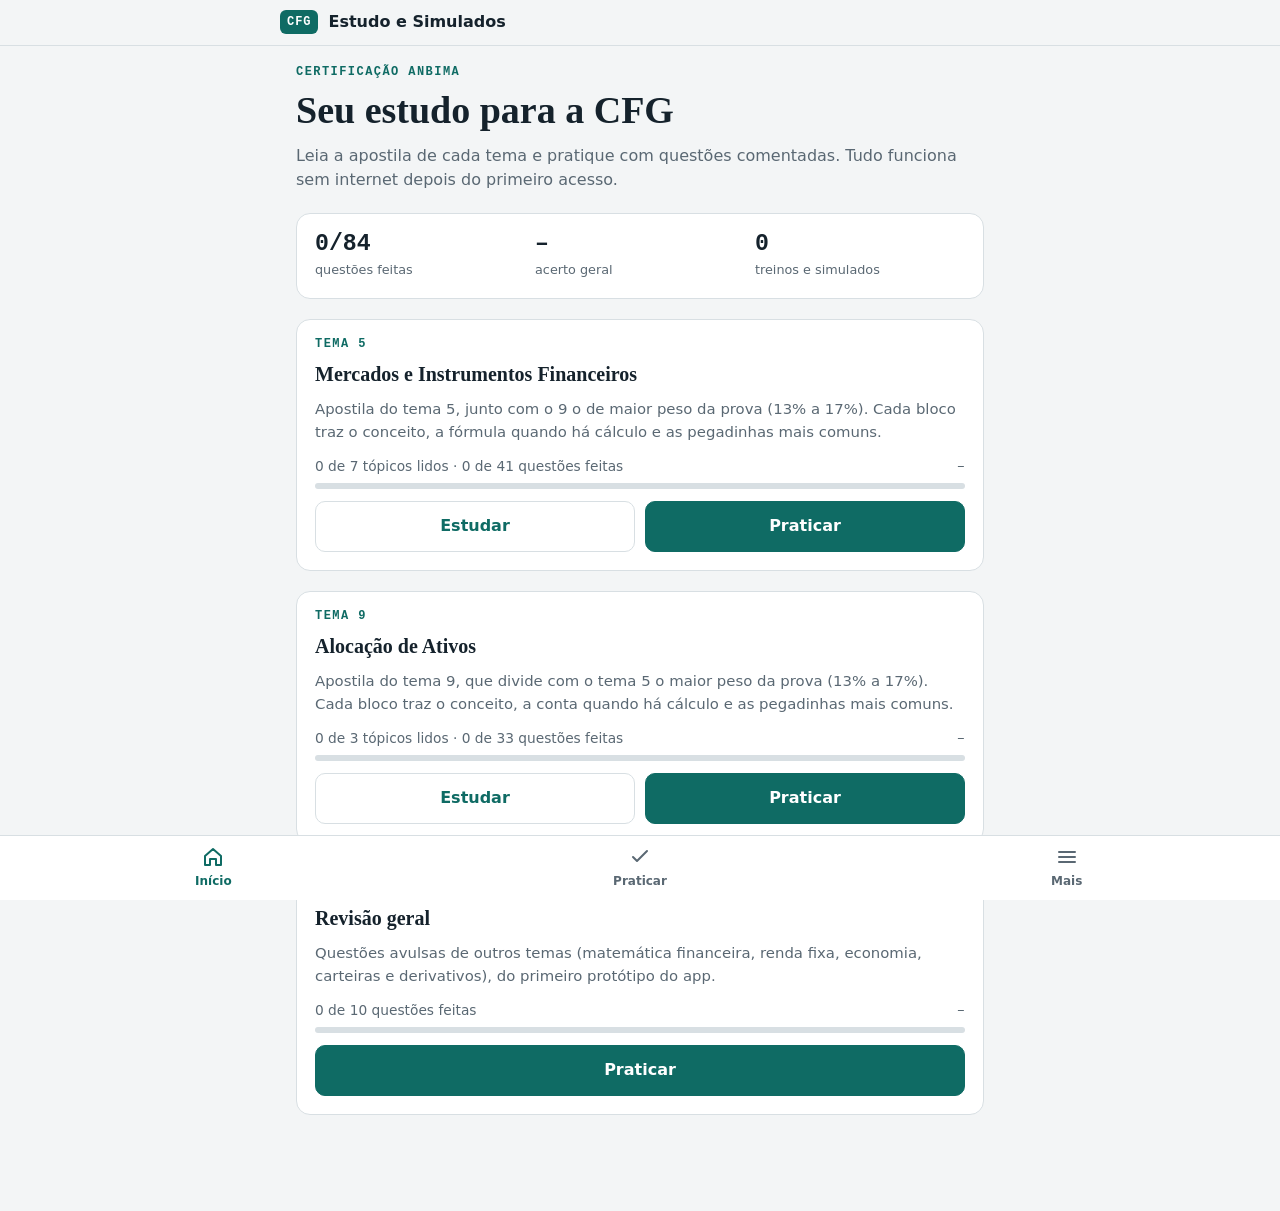
==== index.html @ 335c632b "App de estudo CFG: apostilas dos temas 5 e 9 e simulados Junta o protótipo "Simulados CFG" com o mat" ====
<!doctype html>
<html lang="pt-BR">
<head>
<meta charset="utf-8">
<meta name="viewport" content="width=device-width,initial-scale=1,viewport-fit=cover">
<title>CFG · Estudo e Simulados</title>
<meta name="description" content="Apostilas e simulados para a certificação CFG da ANBIMA.">
<meta name="theme-color" content="#0f6b64">
<link rel="manifest" href="manifest.webmanifest">
<link rel="icon" href="icones/icone.svg" type="image/svg+xml">
<link rel="apple-touch-icon" href="icones/icone-180.png">
<meta name="apple-mobile-web-app-capable" content="yes">
<meta name="apple-mobile-web-app-title" content="CFG">
<link rel="stylesheet" href="estilo.css">
</head>
<body>
<header class="topo">
  <a href="#/" class="marca"><span class="selo">CFG</span><span>Estudo e Simulados</span></a>
</header>

<main id="tela" class="tela" tabindex="-1"><p class="muted">Carregando…</p></main>

<nav class="abas" aria-label="Navegação">
  <a href="#/" data-aba="inicio"><svg viewBox="0 0 24 24" aria-hidden="true"><path d="M4 11l8-7 8 7v9h-5v-6H9v6H4z"/></svg><span>Início</span></a>
  <a href="#/praticar" data-aba="praticar"><svg viewBox="0 0 24 24" aria-hidden="true"><path d="M5 12l4 4 10-10"/></svg><span>Praticar</span></a>
  <a href="#/mais" data-aba="mais"><svg viewBox="0 0 24 24" aria-hidden="true"><path d="M4 7h16M4 12h16M4 17h16"/></svg><span>Mais</span></a>
</nav>

<div id="aviso" class="aviso" hidden></div>
<script src="app.js"></script>
</body>
</html>
---- estilo.css ----
/* Layout: coluna única de leitura (app de celular), abas fixas embaixo.
   Paleta e blocos de conteúdo (.formula, .ex, .pegadinha) vêm das apostilas. */
:root{
  --bg:#f3f5f6; --paper:#ffffff; --ink:#15222c; --muted:#5a6873; --line:#d8dfe3;
  --accent:#0f6b64; --accent-soft:#e2f0ee; --on-accent:#ffffff; --formula:#fff6e0; --formula-ink:#6a4a00;
  --ok:#1d7a3e; --ok-soft:#e3f3e8; --bad:#b3261e; --bad-soft:#fbe6e4;
  --f-display:Georgia,"Times New Roman",serif;
  --f-body:system-ui,-apple-system,"Segoe UI",Roboto,sans-serif;
  --f-mono:ui-monospace,"SFMono-Regular",Consolas,Menlo,monospace;
  --abas:64px;
  color-scheme:light;
}
@media (prefers-color-scheme:dark){:root:not([data-theme="light"]){
  --bg:#0f171d; --paper:#16212a; --ink:#e4ebef; --muted:#97a6b0; --line:#2a3945;
  --accent:#5cc2b8; --accent-soft:#16332f; --on-accent:#0f171d; --formula:#2c2412; --formula-ink:#f0cf86;
  --ok:#6fd08f; --ok-soft:#173222; --bad:#ff8a80; --bad-soft:#3a1c1a; color-scheme:dark}}
:root[data-theme="dark"]{
  --bg:#0f171d; --paper:#16212a; --ink:#e4ebef; --muted:#97a6b0; --line:#2a3945;
  --accent:#5cc2b8; --accent-soft:#16332f; --on-accent:#0f171d; --formula:#2c2412; --formula-ink:#f0cf86;
  --ok:#6fd08f; --ok-soft:#173222; --bad:#ff8a80; --bad-soft:#3a1c1a; color-scheme:dark}

*{box-sizing:border-box}
html{-webkit-text-size-adjust:100%}
body{margin:0;background:var(--bg);color:var(--ink);font:16px/1.55 var(--f-body)}
a{color:var(--accent)}
button{font:inherit;cursor:pointer;color:inherit}
:focus-visible{outline:3px solid var(--accent);outline-offset:2px}
h1,h2,h3{margin:0;text-wrap:balance;line-height:1.2}
p{margin:0}
.muted{color:var(--muted)}
.mono{font-family:var(--f-mono);font-variant-numeric:tabular-nums}
[hidden]{display:none!important}

/* ---------- moldura ---------- */
.topo{position:sticky;top:0;z-index:5;background:var(--bg);border-bottom:1px solid var(--line);
  padding:calc(env(safe-area-inset-top,0px) + 10px) max(16px,env(safe-area-inset-right,0px)) 10px max(16px,env(safe-area-inset-left,0px))}
.marca{display:flex;align-items:center;gap:10px;max-width:720px;margin:0 auto;color:var(--ink);text-decoration:none;font-weight:600}
.selo{font:700 12px/1 var(--f-mono);letter-spacing:.08em;background:var(--accent);color:var(--on-accent);padding:6px 7px;border-radius:6px}
.tela{max-width:720px;margin:0 auto;padding:20px max(16px,env(safe-area-inset-right,0px)) calc(var(--abas) + env(safe-area-inset-bottom,0px) + 32px) max(16px,env(safe-area-inset-left,0px));
  display:flex;flex-direction:column;gap:20px;outline:none}
.abas{position:fixed;inset:auto 0 0 0;z-index:5;display:grid;grid-template-columns:repeat(3,1fr);background:var(--paper);border-top:1px solid var(--line);
  padding-bottom:env(safe-area-inset-bottom,0px)}
.abas a{height:var(--abas);display:flex;flex-direction:column;align-items:center;justify-content:center;gap:3px;color:var(--muted);text-decoration:none;font-size:12px;font-weight:600}
.abas svg{width:24px;height:24px;fill:none;stroke:currentColor;stroke-width:2;stroke-linecap:round;stroke-linejoin:round}
.abas a[aria-current="page"]{color:var(--accent)}
body.em-quiz .abas{display:none}
body.em-quiz .tela{padding-bottom:calc(env(safe-area-inset-bottom,0px) + 32px)}

/* ---------- peças ---------- */
.eyebrow{font:600 12px/1 var(--f-mono);letter-spacing:.12em;text-transform:uppercase;color:var(--accent)}
.titulo{font:650 clamp(28px,7vw,38px)/1.1 var(--f-display)}
.sub{font:650 22px/1.2 var(--f-display)}
.pilha{display:flex;flex-direction:column;gap:12px}
.linha{display:flex;gap:10px;flex-wrap:wrap;align-items:center}
.entre{justify-content:space-between}
.painel{background:var(--paper);border:1px solid var(--line);border-radius:14px;padding:18px;display:flex;flex-direction:column;gap:14px}
.btn{display:inline-flex;align-items:center;justify-content:center;gap:8px;border:1.5px solid var(--accent);background:var(--accent);color:var(--on-accent);
  border-radius:10px;padding:12px 16px;font-weight:700;text-decoration:none;min-height:46px}
.btn.cheio{width:100%}
.btn.leve{background:transparent;color:var(--accent);border-color:var(--line)}
.btn.peq{min-height:38px;padding:7px 12px;font-size:.92rem}
.btn.perigo{background:var(--bad);border-color:var(--bad);color:var(--paper)}
.btn:disabled{opacity:.4;cursor:not-allowed}
.duas{display:grid;grid-template-columns:1fr 1fr;gap:10px}
.nums{display:grid;grid-template-columns:repeat(3,1fr);gap:10px}
.num-b{display:flex;flex-direction:column;gap:2px}
.num-b b{font:700 1.45rem/1.1 var(--f-mono);font-variant-numeric:tabular-nums}
.num-b span{font-size:.8rem;color:var(--muted)}
.barra{height:6px;background:var(--line);border-radius:3px;overflow:hidden}
.barra i{display:block;height:100%;background:var(--accent);transition:width .3s}
.chips{display:flex;flex-wrap:wrap;gap:8px}
.chip{border:1.5px solid var(--line);background:var(--paper);border-radius:999px;padding:8px 14px;font-size:.92rem;font-weight:600;display:inline-flex;gap:6px;align-items:center}
.chip small{font-family:var(--f-mono);color:var(--muted);font-size:.75rem;font-weight:500}
.chip[aria-pressed="true"]{background:var(--accent-soft);border-color:var(--accent);color:var(--accent)}
.seg{display:grid;grid-template-columns:repeat(auto-fit,minmax(130px,1fr));gap:8px}
.seg .chip{border-radius:10px;flex-direction:column;gap:0;padding:10px;text-align:center}
.seg .chip small{font-family:var(--f-body)}
.nota{font-size:.86rem;color:var(--muted)}
.msg{font-size:.92rem;font-weight:600}
.msg.ok{color:var(--ok)} .msg.bad{color:var(--bad)}
.marca-ok{color:var(--ok);font-weight:700}

/* ---------- cartões de tema ---------- */
.tema-card{display:flex;flex-direction:column;gap:12px}
.tema-card h3{font:650 20px/1.2 var(--f-display)}
.tema-card .resumo{font-size:.93rem;color:var(--muted)}
.prog{display:grid;grid-template-columns:1fr auto;gap:6px 12px;font-size:.86rem;color:var(--muted)}
.prog .barra{grid-column:1/-1}

/* ---------- lista de tópicos ---------- */
.topicos{list-style:none;margin:0;padding:0;border:1px solid var(--line);border-radius:14px;background:var(--paper);overflow:hidden}
.topicos li+li{border-top:1px solid var(--line)}
.topicos a{display:grid;grid-template-columns:44px 1fr auto;gap:10px;align-items:center;padding:14px 16px;color:var(--ink);text-decoration:none}
.topicos a:hover{background:var(--accent-soft)}
.topicos .n{font:600 14px/1 var(--f-mono);color:var(--accent)}
.topicos .st{font:12px/1.3 var(--f-mono);color:var(--muted);text-align:right;white-space:nowrap}

/* ---------- apostila (HTML vindo dos temas) ---------- */
.apostila{background:var(--paper);border:1px solid var(--line);border-radius:14px;padding:20px 18px;font-size:16.5px;line-height:1.65}
.apostila .num{font:500 13px/1 var(--f-mono);color:var(--accent);letter-spacing:.06em}
.apostila h2{font:650 26px/1.15 var(--f-display);margin:8px 0 6px}
.apostila h3{font:600 17px/1.3 var(--f-body);margin:26px 0 8px}
.apostila .why{color:var(--muted);margin:0 0 6px}
.apostila p{margin:8px 0}
.apostila ul,.apostila ol{padding-left:22px;margin:6px 0}
.apostila li{margin:4px 0}
.apostila .tbl{overflow-x:auto;margin:12px 0;-webkit-overflow-scrolling:touch}
.apostila table{border-collapse:collapse;width:100%;font-size:14px;min-width:420px}
.apostila th,.apostila td{border:1px solid var(--line);padding:7px 9px;text-align:left;vertical-align:top}
.apostila th{background:var(--accent-soft);font-weight:600}
.apostila td.n{font-family:var(--f-mono);font-variant-numeric:tabular-nums;white-space:nowrap}
.apostila .formula{background:var(--formula);color:var(--formula-ink);border-radius:8px;padding:12px 14px;margin:12px 0;font:14.5px/1.65 var(--f-mono);overflow-x:auto}
.apostila .formula .lbl{display:block;font:600 11px/1 var(--f-body);letter-spacing:.1em;text-transform:uppercase;margin-bottom:6px;opacity:.85}
.apostila .ex{border-left:3px solid var(--accent);padding:4px 0 4px 14px;margin:14px 0}
.apostila .ex .lbl{font:600 11px/1 var(--f-body);letter-spacing:.1em;text-transform:uppercase;color:var(--accent)}
.apostila .ex p{margin:6px 0}
.apostila .pegadinha{background:var(--bad-soft);border-radius:8px;padding:12px 14px;margin:14px 0}
.apostila .pegadinha b:first-child{font:600 11px/1 var(--f-body);letter-spacing:.1em;text-transform:uppercase;color:var(--bad);display:block;margin-bottom:6px}
.apostila code{font-family:var(--f-mono);font-size:.92em}
.paginacao{display:grid;grid-template-columns:1fr 1fr;gap:10px}
.paginacao a{display:flex;flex-direction:column;gap:2px;padding:12px 14px;border:1px solid var(--line);border-radius:12px;background:var(--paper);color:var(--ink);text-decoration:none;font-size:.9rem}
.paginacao a small{color:var(--muted);font-size:.78rem}
.paginacao a.prox{text-align:right;grid-column:2}

/* ---------- questão ---------- */
.q-topo{display:grid;grid-template-columns:auto 1fr auto;gap:10px;align-items:center}
.q-topo .cont{text-align:center;font:600 14px/1 var(--f-mono);color:var(--muted)}
.timer{font:700 15px/1 var(--f-mono);font-variant-numeric:tabular-nums}
.timer.pouco{color:var(--bad)}
.tag{display:inline-block;font:600 12px/1 var(--f-mono);padding:5px 10px;border-radius:999px;background:var(--accent-soft);color:var(--accent)}
.q-texto{font-size:1.08rem;font-weight:600;line-height:1.55}
.opts{display:flex;flex-direction:column;gap:10px}
.opt{display:flex;gap:12px;align-items:flex-start;text-align:left;border:1.5px solid var(--line);background:var(--paper);border-radius:12px;padding:13px 14px;font-size:.98rem;width:100%}
.opt .l{flex:none;width:28px;height:28px;border-radius:50%;border:1.5px solid var(--line);display:grid;place-items:center;font:700 .8rem/1 var(--f-mono)}
.opt>span:last-child{min-width:0;padding-top:2px}
.opt.sel{border-color:var(--accent);background:var(--accent-soft)}
.opt.sel .l{background:var(--accent);border-color:var(--accent);color:var(--on-accent)}
.opt.ok{border-color:var(--ok);background:var(--ok-soft)}
.opt.ok .l{background:var(--ok);border-color:var(--ok);color:var(--paper)}
.opt.bad{border-color:var(--bad);background:var(--bad-soft)}
.opt.bad .l{background:var(--bad);border-color:var(--bad);color:var(--paper)}
.opt:disabled{cursor:default}
.fb{border-radius:12px;padding:14px;display:flex;flex-direction:column;gap:6px;font-size:.95rem}
.fb.ok{background:var(--ok-soft)} .fb.bad{background:var(--bad-soft)}
.fb strong{font-size:1rem}
.fb.ok strong{color:var(--ok)} .fb.bad strong{color:var(--bad)}
.fb a{font-weight:600;font-size:.9rem}
.confirma{display:flex;flex-wrap:wrap;gap:10px;align-items:center;padding:12px 14px;border-radius:12px;background:var(--bad-soft)}

/* ---------- resultado ---------- */
.placar{font:700 3rem/1 var(--f-mono);font-variant-numeric:tabular-nums}
.veredito{font-weight:800;padding:5px 12px;border-radius:999px;font-size:.85rem}
.veredito.ok{background:var(--ok-soft);color:var(--ok)} .veredito.bad{background:var(--bad-soft);color:var(--bad)}
.por-sub{display:grid;grid-template-columns:1fr auto;gap:4px 12px;font-size:.92rem}
.por-sub .barra{grid-column:1/-1}
.revisao{border-top:1px solid var(--line);padding-top:14px;display:flex;flex-direction:column;gap:6px;font-size:.94rem}
.revisao .m{font-weight:800}
.revisao .m.ok{color:var(--ok)} .revisao .m.bad{color:var(--bad)}
.hist{list-style:none;margin:0;padding:0}
.hist li{display:flex;justify-content:space-between;gap:8px;padding:9px 0;border-bottom:1px solid var(--line);font-size:.92rem}
.hist li:last-child{border-bottom:0}
details summary{cursor:pointer;font-weight:600;color:var(--accent)}
pre{background:var(--bg);border:1px solid var(--line);border-radius:10px;padding:12px;font:.76rem/1.5 var(--f-mono);overflow-x:auto;margin:8px 0 0}
input[type=file]{font:inherit;font-size:.88rem;max-width:100%}
.toggle{display:flex;gap:10px;align-items:center}
.toggle input{width:20px;height:20px;accent-color:var(--accent)}

.aviso{position:fixed;left:50%;transform:translateX(-50%);bottom:calc(var(--abas) + env(safe-area-inset-bottom,0px) + 12px);z-index:9;
  background:var(--ink);color:var(--bg);border-radius:12px;padding:10px 14px;display:flex;gap:12px;align-items:center;font-size:.92rem;
  width:max-content;max-width:calc(100vw - 32px)}
.aviso button{background:transparent;border:0;color:inherit;font-weight:700;text-decoration:underline}

@media (min-width:700px){.apostila{padding:28px 32px}}
@media (prefers-reduced-motion:reduce){*{transition:none!important}}
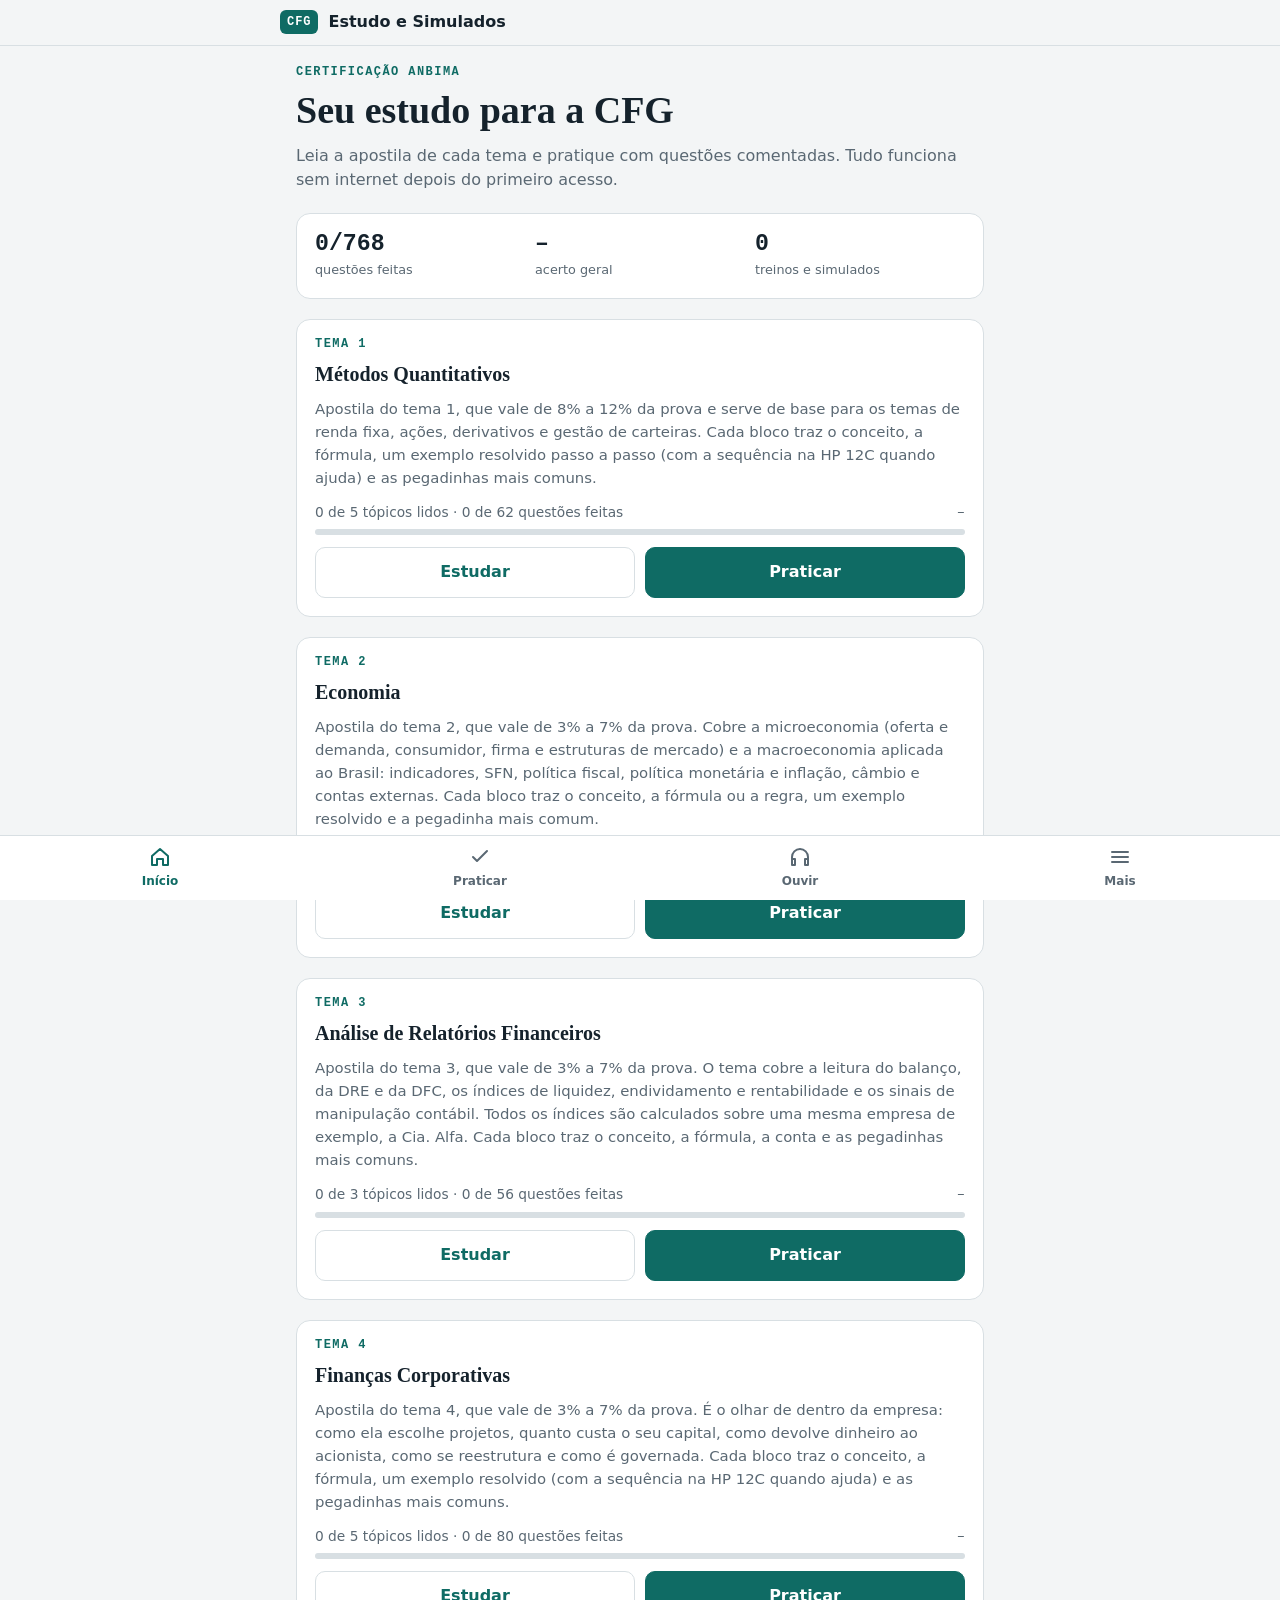
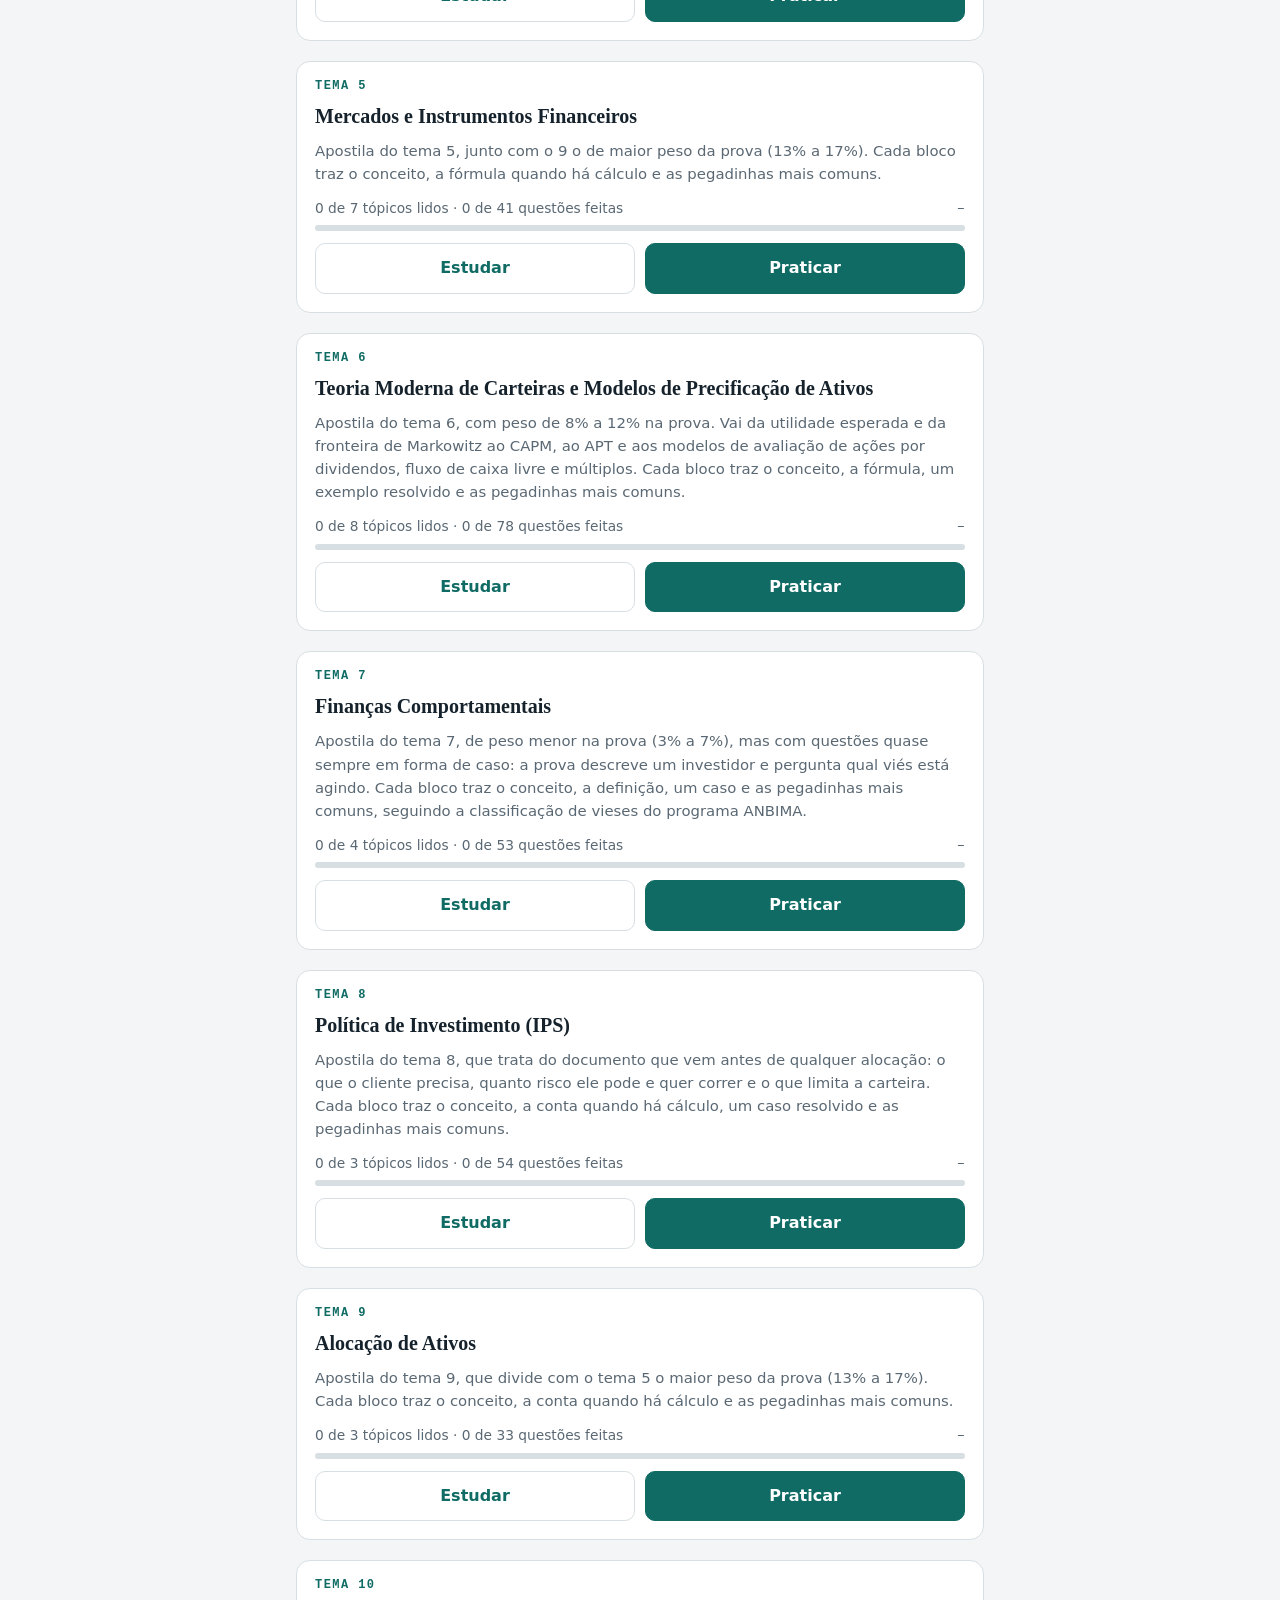
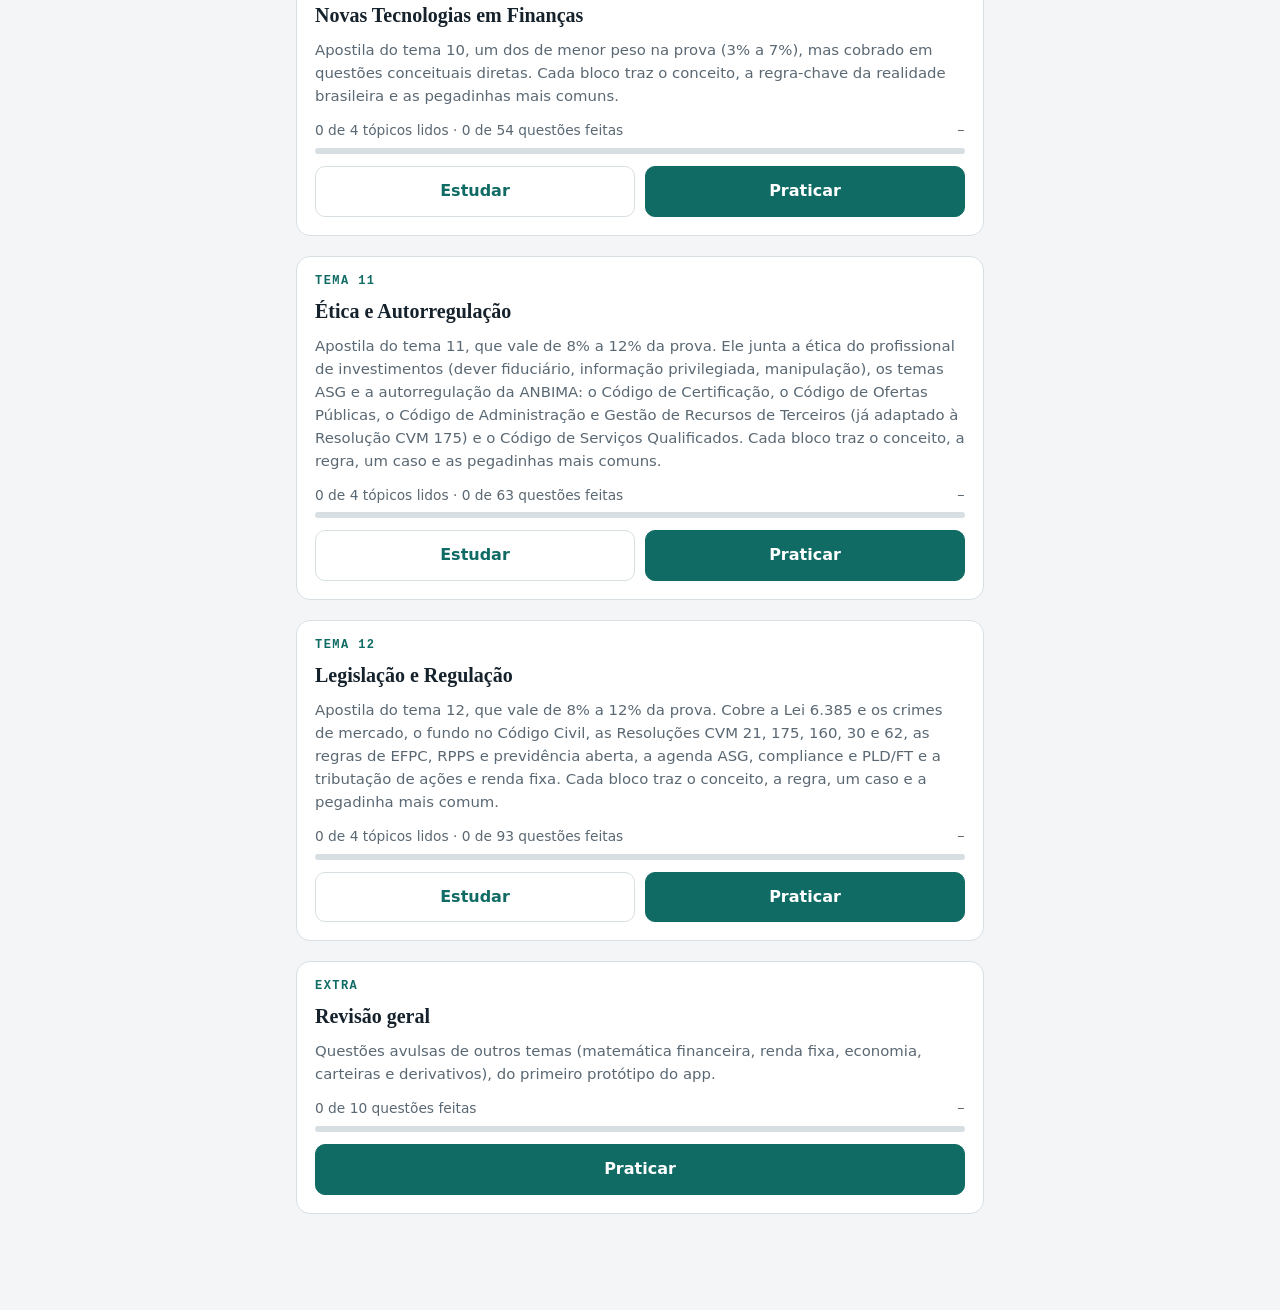
==== commit 6abbeb16: "Aba Ouvir: áudios de conteúdo e perguntas dos 12 temas - 123 faixas (17 h) geradas com voz neural pt" ====
--- a/index.html
+++ b/index.html
@@ -23,9 +23,11 @@
 <nav class="abas" aria-label="Navegação">
   <a href="#/" data-aba="inicio"><svg viewBox="0 0 24 24" aria-hidden="true"><path d="M4 11l8-7 8 7v9h-5v-6H9v6H4z"/></svg><span>Início</span></a>
   <a href="#/praticar" data-aba="praticar"><svg viewBox="0 0 24 24" aria-hidden="true"><path d="M5 12l4 4 10-10"/></svg><span>Praticar</span></a>
+  <a href="#/ouvir" data-aba="ouvir"><svg viewBox="0 0 24 24" aria-hidden="true"><path d="M4 14v-2a8 8 0 0 1 16 0v2M4 14h3v6H4zM17 14h3v6h-3z"/></svg><span>Ouvir</span></a>
   <a href="#/mais" data-aba="mais"><svg viewBox="0 0 24 24" aria-hidden="true"><path d="M4 7h16M4 12h16M4 17h16"/></svg><span>Mais</span></a>
 </nav>
 
+<div id="tocador" class="tocador" hidden></div>
 <div id="aviso" class="aviso" hidden></div>
 <script src="app.js"></script>
 </body>
--- a/estilo.css
+++ b/estilo.css
@@ -38,7 +38,7 @@
 .selo{font:700 12px/1 var(--f-mono);letter-spacing:.08em;background:var(--accent);color:var(--on-accent);padding:6px 7px;border-radius:6px}
 .tela{max-width:720px;margin:0 auto;padding:20px max(16px,env(safe-area-inset-right,0px)) calc(var(--abas) + env(safe-area-inset-bottom,0px) + 32px) max(16px,env(safe-area-inset-left,0px));
   display:flex;flex-direction:column;gap:20px;outline:none}
-.abas{position:fixed;inset:auto 0 0 0;z-index:5;display:grid;grid-template-columns:repeat(3,1fr);background:var(--paper);border-top:1px solid var(--line);
+.abas{position:fixed;inset:auto 0 0 0;z-index:5;display:grid;grid-template-columns:repeat(4,1fr);background:var(--paper);border-top:1px solid var(--line);
   padding-bottom:env(safe-area-inset-bottom,0px)}
 .abas a{height:var(--abas);display:flex;flex-direction:column;align-items:center;justify-content:center;gap:3px;color:var(--muted);text-decoration:none;font-size:12px;font-weight:600}
 .abas svg{width:24px;height:24px;fill:none;stroke:currentColor;stroke-width:2;stroke-linecap:round;stroke-linejoin:round}
@@ -170,5 +170,35 @@
   width:max-content;max-width:calc(100vw - 32px)}
 .aviso button{background:transparent;border:0;color:inherit;font-weight:700;text-decoration:underline}
 
+/* ---------- ouvir ---------- */
+.ouvir-tema summary{display:flex;flex-direction:column;gap:4px;list-style:none;color:var(--ink);font-weight:400}
+.ouvir-tema summary::-webkit-details-marker{display:none}
+.ouvir-tema summary b{font:650 20px/1.2 var(--f-display)}
+.ouvir-tema[open] summary{margin-bottom:4px}
+.faixas{list-style:none;margin:0;padding:0;border:1px solid var(--line);border-radius:12px;overflow:hidden}
+.faixas li+li{border-top:1px solid var(--line)}
+.faixas .sub-titulo{padding:10px 14px 6px;font-size:.8rem;font-weight:600;color:var(--muted);background:var(--bg)}
+.faixas button{width:100%;display:grid;grid-template-columns:28px 1fr auto;gap:10px;align-items:center;text-align:left;
+  padding:12px 14px;border:0;background:var(--paper);min-height:48px}
+.faixas button:hover{background:var(--accent-soft)}
+.faixas button.tocando{background:var(--accent-soft);color:var(--accent);font-weight:600}
+.faixas .ic{font:600 15px/1 var(--f-mono);color:var(--accent);text-align:center}
+.faixas .st{font:12px/1.3 var(--f-mono);color:var(--muted);white-space:nowrap}
+.tocador{position:fixed;left:0;right:0;bottom:calc(var(--abas) + env(safe-area-inset-bottom,0px));z-index:6;
+  background:var(--paper);border-top:1px solid var(--line);box-shadow:0 -4px 16px rgb(0 0 0 / .08);
+  padding:10px max(16px,env(safe-area-inset-right,0px)) 8px max(16px,env(safe-area-inset-left,0px));display:flex;flex-direction:column;gap:6px}
+.tocador>*{width:100%;max-width:720px;margin:0 auto}
+.tc-info{display:flex;justify-content:space-between;gap:10px;align-items:baseline;font-size:.86rem}
+.tc-info b{overflow:hidden;text-overflow:ellipsis;white-space:nowrap;font-weight:600}
+.tc-info span{color:var(--muted);font-size:.78rem;white-space:nowrap}
+#tc-barra{accent-color:var(--accent);height:18px;margin:0}
+.tc-botoes{display:grid;grid-template-columns:repeat(6,1fr);gap:6px}
+.tc-botoes button{min-height:44px;border:1px solid var(--line);border-radius:10px;background:var(--bg);font:600 15px/1 var(--f-mono)}
+.tc-botoes button:disabled{opacity:.35}
+.tc-botoes .tc-play{background:var(--accent);border-color:var(--accent);color:var(--on-accent);font-size:17px}
+body.com-tocador .tela{padding-bottom:calc(var(--abas) + env(safe-area-inset-bottom,0px) + 170px)}
+body.com-tocador .aviso{bottom:calc(var(--abas) + env(safe-area-inset-bottom,0px) + 140px)}
+body.em-quiz .tocador{bottom:env(safe-area-inset-bottom,0px)}
+
 @media (min-width:700px){.apostila{padding:28px 32px}}
 @media (prefers-reduced-motion:reduce){*{transition:none!important}}
